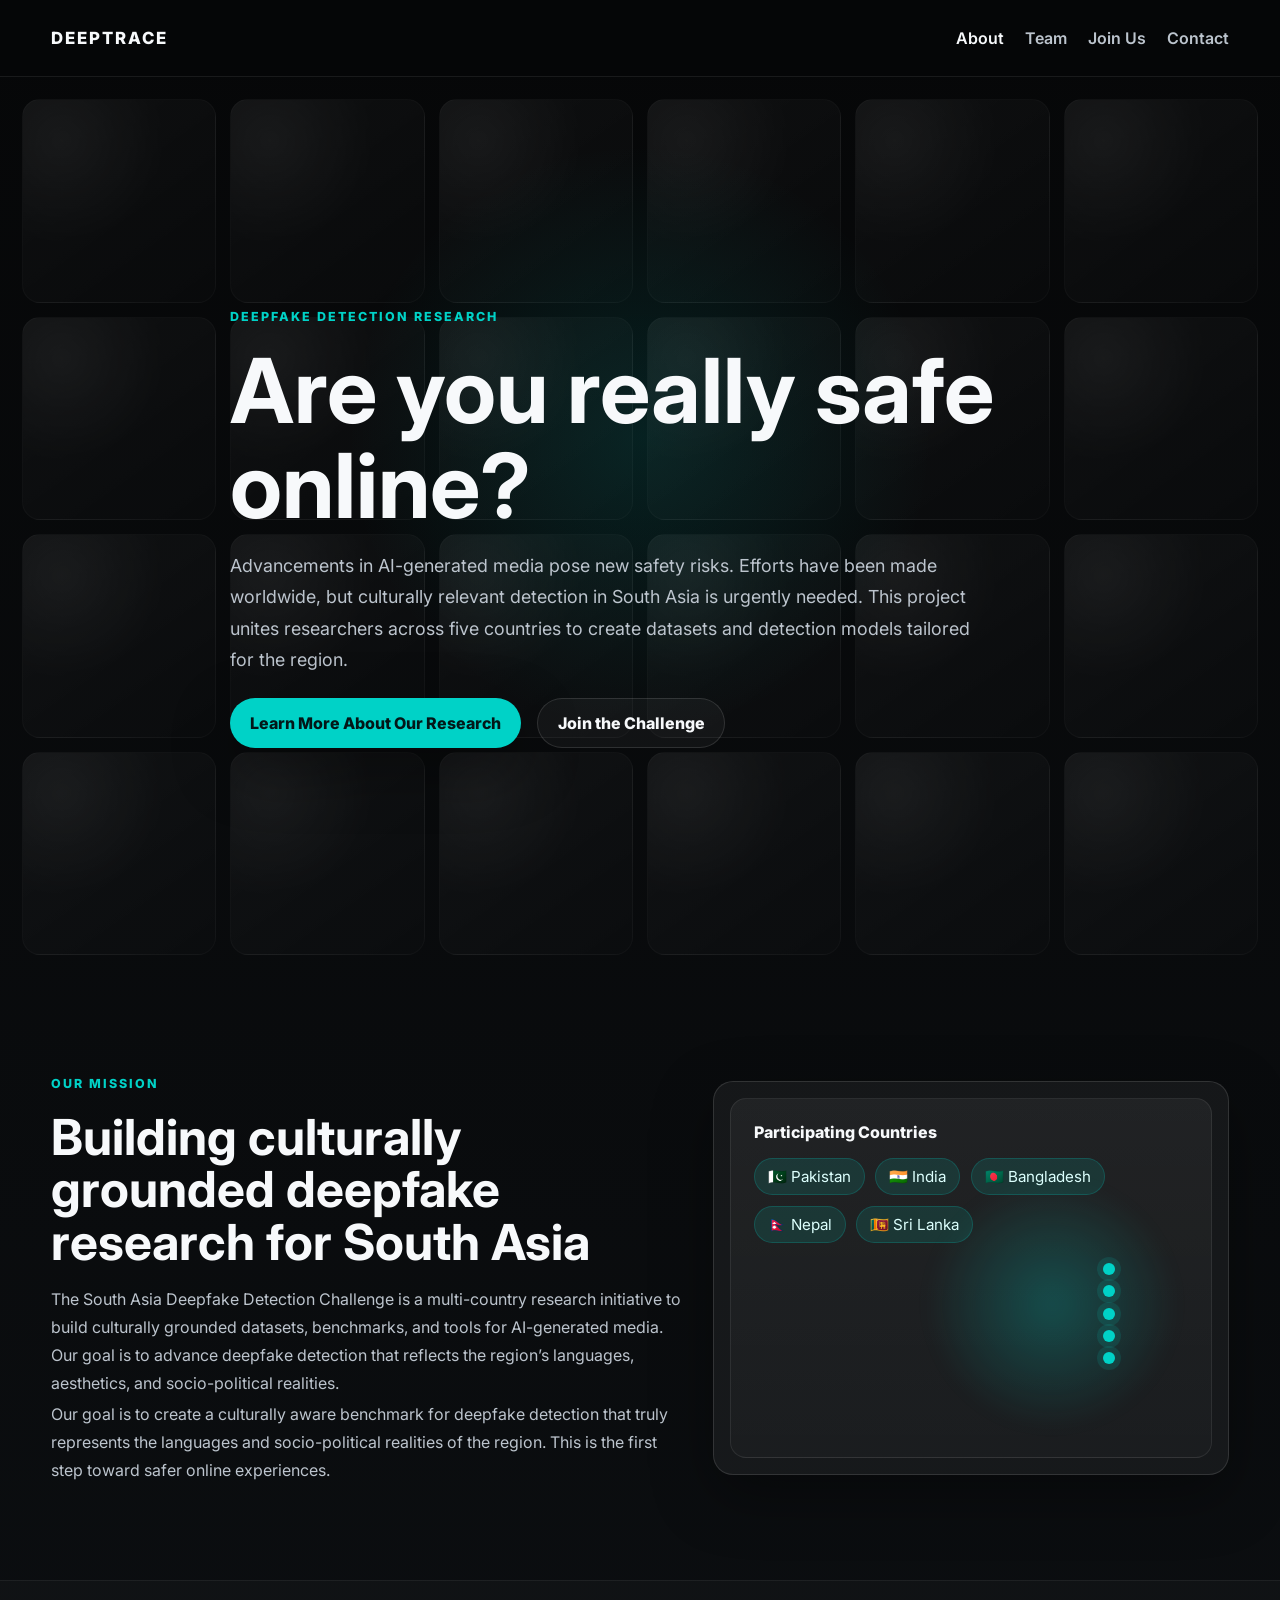
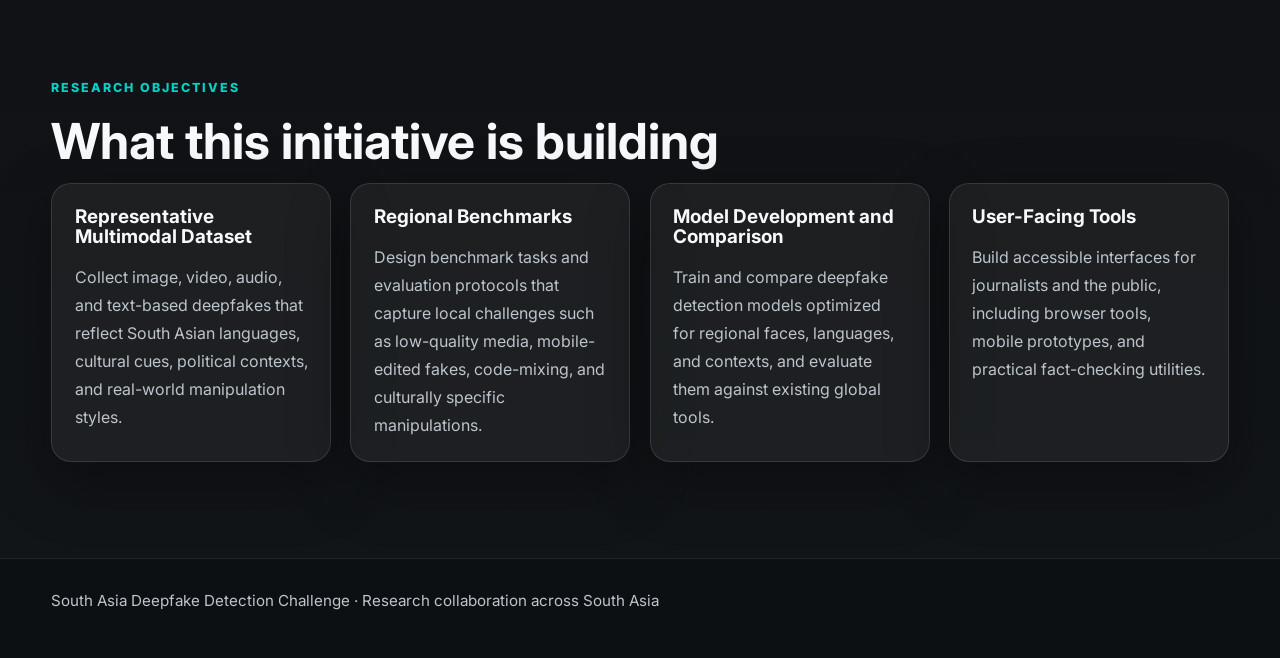
==== index.html @ f1c4aecf "Add files via upload" ====
<!DOCTYPE html>
<html lang="en">
<head>
  <meta charset="UTF-8" />
  <meta name="viewport" content="width=device-width, initial-scale=1.0" />
  <title>Deeptrace | South Asia Deepfake Detection Challenge</title>
  <link rel="preconnect" href="https://fonts.googleapis.com">
  <link rel="preconnect" href="https://fonts.gstatic.com" crossorigin>
  <link href="https://fonts.googleapis.com/css2?family=Inter:wght@400;500;600;700;800&display=swap" rel="stylesheet">
  <link rel="stylesheet" href="style.css" />
</head>
<body>
  <header class="site-header">
    <div class="container nav-wrap">
      <a class="logo" href="index.html">Deeptrace</a>
      <button class="menu-toggle" aria-label="Open menu">☰</button>
      <nav class="main-nav">
        <a href="index.html" class="active">About</a>
        <a href="team.html">Team</a>
        <a href="join.html">Join Us</a>
        <a href="contact.html">Contact</a>
      </nav>
    </div>
  </header>

  <main>
    <section class="hero">
      <div class="mosaic" aria-hidden="true">
        <span></span><span></span><span></span><span></span><span></span><span></span>
        <span></span><span></span><span></span><span></span><span></span><span></span>
        <span></span><span></span><span></span><span></span><span></span><span></span>
        <span></span><span></span><span></span><span></span><span></span><span></span>
      </div>
      <div class="container hero-content">
        <p class="eyebrow">Deepfake Detection Research</p>
        <h1>Are you really safe online?</h1>
        <p class="lead">Advancements in AI-generated media pose new safety risks. Efforts have been made worldwide, but culturally relevant detection in South Asia is urgently needed. This project unites researchers across five countries to create datasets and detection models tailored for the region.</p>
        <div class="btn-row">
          <a class="btn btn-primary" href="#mission">Learn More About Our Research</a>
          <a class="btn btn-secondary" href="join.html">Join the Challenge</a>
        </div>
      </div>
    </section>

    <section id="mission" class="section">
      <div class="container split-layout">
        <div>
          <p class="eyebrow">Our Mission</p>
          <h2>Building culturally grounded deepfake research for South Asia</h2>
          <p>The South Asia Deepfake Detection Challenge is a multi-country research initiative to build culturally grounded datasets, benchmarks, and tools for AI-generated media. Our goal is to advance deepfake detection that reflects the region’s languages, aesthetics, and socio-political realities.</p>
          <p>Our goal is to create a culturally aware benchmark for deepfake detection that truly represents the languages and socio-political realities of the region. This is the first step toward safer online experiences.</p>
        </div>
        <div class="map-card">
          <div class="map-placeholder">
            <div class="map-title">Participating Countries</div>
            <div class="country-grid">
              <span>🇵🇰 Pakistan</span>
              <span>🇮🇳 India</span>
              <span>🇧🇩 Bangladesh</span>
              <span>🇳🇵 Nepal</span>
              <span>🇱🇰 Sri Lanka</span>
            </div>
            <div class="map-shape"></div>
            <div class="map-points" aria-hidden="true"><span></span><span></span><span></span><span></span><span></span></div>
          </div>
        </div>
      </div>
    </section>

    <section class="section section-dark">
      <div class="container">
        <p class="eyebrow">Research Objectives</p>
        <h2>What this initiative is building</h2>
        <div class="card-grid four">
          <article class="info-card">
            <h3>Representative Multimodal Dataset</h3>
            <p>Collect image, video, audio, and text-based deepfakes that reflect South Asian languages, cultural cues, political contexts, and real-world manipulation styles.</p>
          </article>
          <article class="info-card">
            <h3>Regional Benchmarks</h3>
            <p>Design benchmark tasks and evaluation protocols that capture local challenges such as low-quality media, mobile-edited fakes, code-mixing, and culturally specific manipulations.</p>
          </article>
          <article class="info-card">
            <h3>Model Development and Comparison</h3>
            <p>Train and compare deepfake detection models optimized for regional faces, languages, and contexts, and evaluate them against existing global tools.</p>
          </article>
          <article class="info-card">
            <h3>User-Facing Tools</h3>
            <p>Build accessible interfaces for journalists and the public, including browser tools, mobile prototypes, and practical fact-checking utilities.</p>
          </article>
        </div>
      </div>
    </section>
  </main>

  <footer><div class="container">South Asia Deepfake Detection Challenge · Research collaboration across South Asia</div></footer>
  <script src="script.js"></script>
</body>
</html>
---- style.css ----
:root {
  --bg: #060708;
  --bg-2: #0d1013;
  --panel: rgba(255,255,255,0.05);
  --panel-strong: rgba(255,255,255,0.08);
  --text: #f7f9fb;
  --muted: #bcc4cd;
  --line: rgba(255,255,255,0.12);
  --accent: #00d2c7;
  --accent-2: #e24343;
  --max: 1180px;
  --radius: 20px;
  --shadow: 0 20px 60px rgba(0,0,0,.35);
}
*{box-sizing:border-box}
html{scroll-behavior:smooth}
body{
  margin:0;
  font-family: Inter, ui-sans-serif, system-ui, -apple-system, BlinkMacSystemFont, "Segoe UI", sans-serif;
  background: linear-gradient(180deg, var(--bg) 0%, var(--bg-2) 100%);
  color: var(--text);
}
a{color:inherit;text-decoration:none}
img{display:block;max-width:100%}
.container{width:min(92%, var(--max)); margin:0 auto}
.site-header{
  position:sticky; top:0; z-index:20;
  background: rgba(6,7,8,.78);
  backdrop-filter: blur(14px);
  border-bottom:1px solid rgba(255,255,255,.08);
}
.nav-wrap{display:flex;align-items:center;justify-content:space-between;min-height:76px}
.logo{font-weight:800; letter-spacing:.12em; text-transform:uppercase; font-size:1.05rem}
.main-nav{display:flex;gap:1.3rem;align-items:center}
.main-nav a{color:var(--muted);font-weight:600}
.main-nav a:hover, .main-nav a.active{color:var(--text)}
.menu-toggle{display:none; background:transparent; color:var(--text); border:1px solid var(--line); border-radius:10px; padding:.55rem .7rem}
.hero, .join-hero{min-height:100vh; display:flex; align-items:center; position:relative; overflow:hidden}
.hero-content{position:relative; z-index:2; max-width:820px; padding:6rem 0}
.hero-content.small{max-width:860px}
.eyebrow{margin:0 0 1rem; color:var(--accent); text-transform:uppercase; letter-spacing:.16em; font-size:.78rem; font-weight:800}
h1,h2,h3{line-height:1.06; margin:0 0 1rem}
h1{font-size:clamp(2.9rem,7vw,5.8rem)}
h2{font-size:clamp(2rem,4vw,3.1rem)}
h3{font-size:1.18rem}
p{color:var(--muted); line-height:1.75; margin:.2rem 0 0}
.lead{font-size:1.12rem; max-width:760px}
.section{padding:6rem 0}
.section-dark{background: rgba(255,255,255,.02); border-top:1px solid rgba(255,255,255,.06); border-bottom:1px solid rgba(255,255,255,.06)}
.mosaic{position:absolute; inset:0; display:grid; grid-template-columns:repeat(6,1fr); grid-template-rows:repeat(4,1fr); gap:14px; padding:22px; opacity:.45}
.mosaic span{border-radius:18px; background: linear-gradient(145deg, rgba(255,255,255,.08), rgba(255,255,255,.02)), radial-gradient(circle at 20% 20%, rgba(255,255,255,.1), transparent 46%); border:1px solid rgba(255,255,255,.06); animation:pulse 8s ease-in-out infinite; filter: blur(.35px)}
.mosaic span:nth-child(odd){animation-duration:10s}
.mosaic span:nth-child(3n){animation-duration:6.5s}
@keyframes pulse{0%,100%{transform:scale(1); opacity:.82} 50%{transform:scale(.96); opacity:1}}
.hero::after{content:""; position:absolute; inset:0; background: radial-gradient(circle at 50% 40%, rgba(0,210,199,.12), transparent 35%)}
.btn-row{display:flex; gap:1rem; flex-wrap:wrap; margin-top:1.4rem}
.btn{display:inline-flex; align-items:center; justify-content:center; min-height:50px; padding:0 1.2rem; border-radius:999px; font-weight:800; transition:.18s ease; border:1px solid transparent}
.btn:hover{transform:translateY(-2px)}
.btn-primary{background:var(--accent); color:#031718; box-shadow:var(--shadow)}
.btn-primary:hover{background:#18c4bc}
.btn-secondary{border-color:var(--line); background:rgba(255,255,255,.04)}
.split-layout{display:grid; grid-template-columns:1.1fr .9fr; gap:2rem; align-items:center}
.map-card,.info-card,.profile-card,.cta-box,.stat-chip{background:var(--panel); border:1px solid var(--line); border-radius:var(--radius); box-shadow:var(--shadow)}
.map-card{padding:1rem}
.map-placeholder{min-height:360px; position:relative; overflow:hidden; border-radius:16px; padding:1.4rem; background: linear-gradient(180deg, rgba(255,255,255,.05), rgba(255,255,255,.02)); border:1px solid rgba(255,255,255,.08)}
.map-title{font-weight:800}
.country-grid{display:flex; flex-wrap:wrap; gap:.65rem; margin-top:1rem}
.country-grid span{display:inline-flex; align-items:center; gap:.45rem; padding:.52rem .82rem; border-radius:999px; background:rgba(0,210,199,.12); border:1px solid rgba(0,210,199,.2); color:#ddfffd; font-size:.95rem}
.map-shape{position:absolute; right:6%; bottom:8%; width:260px; height:250px; border-radius:44% 56% 58% 42% / 40% 52% 48% 60%; background: radial-gradient(circle, rgba(0,210,199,.26), rgba(0,210,199,.03) 62%, transparent 68%); filter:blur(10px)}
.map-points{position:absolute; right:20%; bottom:26%; display:grid; gap:.65rem}
.map-points span{width:12px; height:12px; border-radius:50%; background:var(--accent); box-shadow:0 0 0 6px rgba(0,210,199,.12)}
.card-grid{display:grid; gap:1.2rem}
.card-grid.four{grid-template-columns:repeat(4,1fr)}
.card-grid.three{grid-template-columns:repeat(3,1fr)}
.card-grid.two{grid-template-columns:repeat(2,1fr)}
.card-grid.reps{grid-template-columns:repeat(3,1fr)}
.info-card,.profile-card{padding:1.4rem; transition:.18s ease}
.info-card:hover,.profile-card:hover{transform:translateY(-4px); background:var(--panel-strong)}
.section-intro{max-width:860px; margin-bottom:1.6rem}
.page-hero{padding:5rem 0 2rem}
.meta{font-size:.94rem; color:var(--accent); font-weight:700; margin-top:-.2rem}
.avatar{width:58px; height:58px; border-radius:50%; display:grid; place-items:center; margin-bottom:1rem; font-weight:800; background:rgba(0,210,199,.12); color:#d8fffc; border:1px solid rgba(0,210,199,.18)}
.avatar.large{width:72px;height:72px;font-size:1.15rem}
.leadership-grid{display:grid; grid-template-columns:1fr auto 1fr; gap:1.2rem; align-items:stretch}
.collab-badge{display:grid; place-items:center; min-width:190px; padding:1rem; border:1px dashed rgba(255,255,255,.18); border-radius:18px; color:var(--muted); background:rgba(255,255,255,.02); text-align:center; font-weight:700}
.flag-line{font-size:1.15rem}
.join-hero::before{content:""; position:absolute; inset:0; background: linear-gradient(rgba(0,210,199,.06) 1px, transparent 1px), linear-gradient(90deg, rgba(0,210,199,.06) 1px, transparent 1px); background-size:50px 50px; mask-image: linear-gradient(to bottom, rgba(0,0,0,1), rgba(0,0,0,.15))}
.cta-box{padding:2rem}
.cta-row{display:flex; gap:1rem; flex-wrap:wrap; margin-top:1rem}
.note{margin-top:1rem; padding:1rem 1.1rem; border-left:3px solid var(--accent); background:rgba(0,210,199,.07); border-radius:0 12px 12px 0; color:#d6fffd}
footer{padding:2rem 0 3rem; color:var(--muted); font-size:.95rem}
@media (max-width: 960px){.split-layout, .leadership-grid, .card-grid.four, .card-grid.three, .card-grid.reps, .card-grid.two{grid-template-columns:1fr}.collab-badge{min-height:88px}}
@media (max-width: 760px){.main-nav{display:none; position:absolute; top:76px; right:4%; width:min(92%,320px); flex-direction:column; align-items:flex-start; gap:0; background:#0b0d10; border:1px solid var(--line); border-radius:16px; padding:.6rem}.main-nav.open{display:flex}.main-nav a{width:100%; padding:.9rem .8rem; border-radius:12px}.main-nav a:hover{background:rgba(255,255,255,.04)}.menu-toggle{display:inline-flex}.mosaic{grid-template-columns:repeat(3,1fr); grid-template-rows:repeat(6,1fr)}}
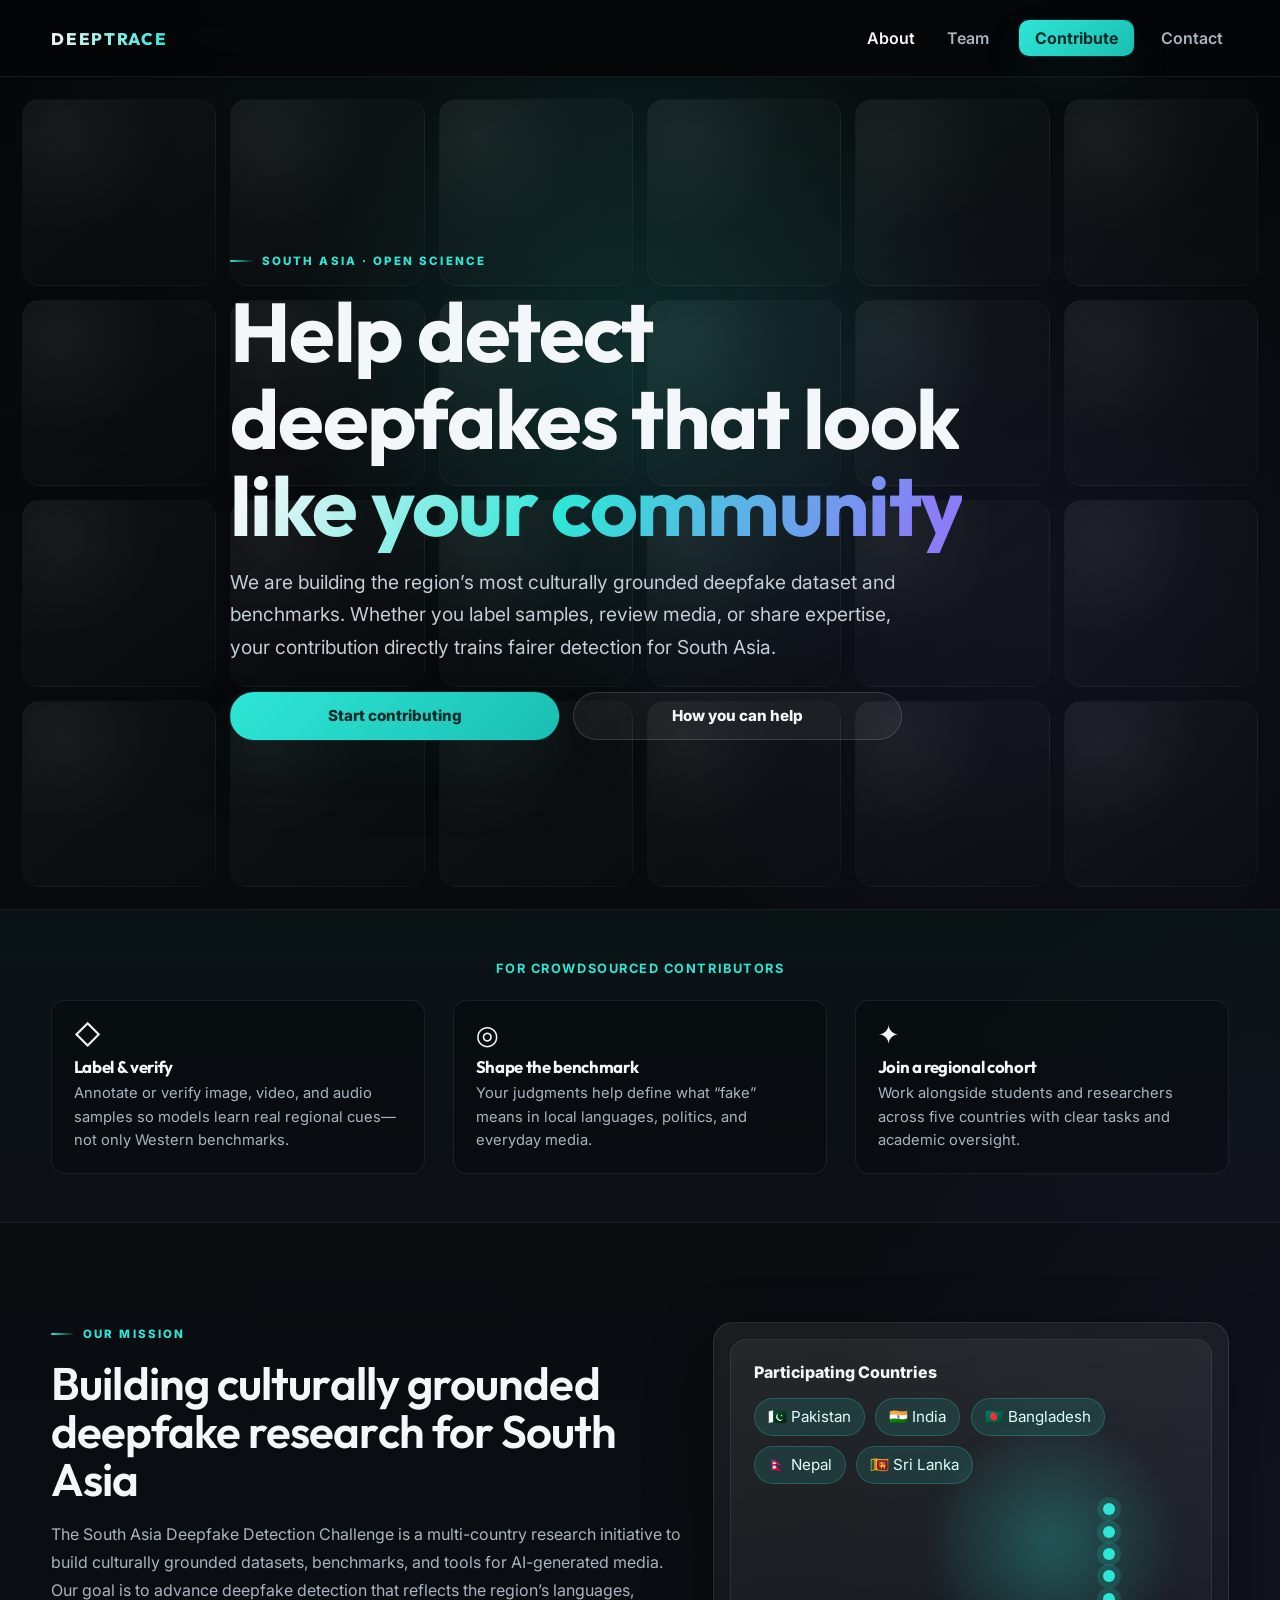
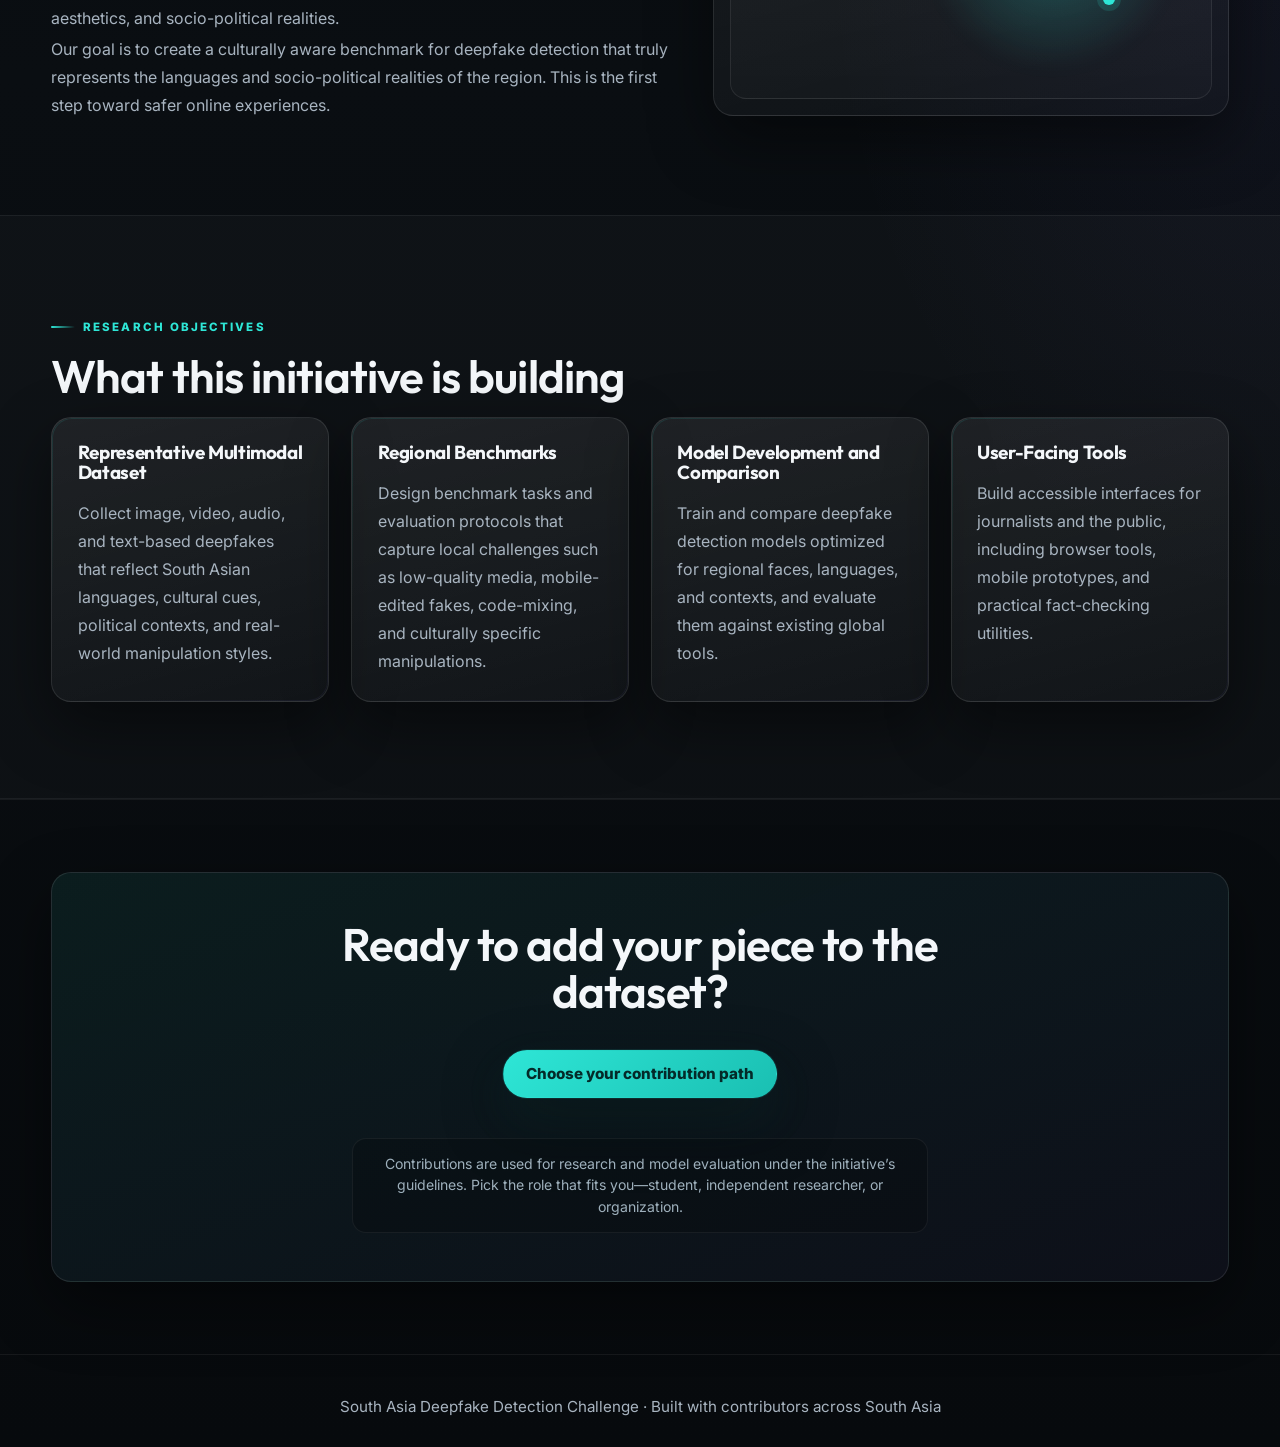
==== commit 22a8e442: "Latest change" ====
--- a/index.html
+++ b/index.html
@@ -6,7 +6,7 @@
   <title>Deeptrace | South Asia Deepfake Detection Challenge</title>
   <link rel="preconnect" href="https://fonts.googleapis.com">
   <link rel="preconnect" href="https://fonts.gstatic.com" crossorigin>
-  <link href="https://fonts.googleapis.com/css2?family=Inter:wght@400;500;600;700;800&display=swap" rel="stylesheet">
+  <link href="https://fonts.googleapis.com/css2?family=Inter:wght@400;500;600;700;800&family=Outfit:wght@500;600;700;800&display=swap" rel="stylesheet">
   <link rel="stylesheet" href="style.css" />
 </head>
 <body>
@@ -17,7 +17,7 @@
       <nav class="main-nav">
         <a href="index.html" class="active">About</a>
         <a href="team.html">Team</a>
-        <a href="join.html">Join Us</a>
+        <a href="join.html" class="nav-cta">Contribute</a>
         <a href="contact.html">Contact</a>
       </nav>
     </div>
@@ -32,12 +32,35 @@
         <span></span><span></span><span></span><span></span><span></span><span></span>
       </div>
       <div class="container hero-content">
-        <p class="eyebrow">Deepfake Detection Research</p>
-        <h1>Are you really safe online?</h1>
-        <p class="lead">Advancements in AI-generated media pose new safety risks. Efforts have been made worldwide, but culturally relevant detection in South Asia is urgently needed. This project unites researchers across five countries to create datasets and detection models tailored for the region.</p>
+        <p class="eyebrow">South Asia · Open science</p>
+        <h1>Help detect deepfakes that <span class="gradient-accent">look like your community</span></h1>
+        <p class="lead">We are building the region’s most culturally grounded deepfake dataset and benchmarks. Whether you label samples, review media, or share expertise, your contribution directly trains fairer detection for South Asia.</p>
         <div class="btn-row">
-          <a class="btn btn-primary" href="#mission">Learn More About Our Research</a>
-          <a class="btn btn-secondary" href="join.html">Join the Challenge</a>
+          <a class="btn btn-primary" href="join.html">Start contributing</a>
+          <a class="btn btn-secondary" href="#how-contribute">How you can help</a>
+        </div>
+      </div>
+    </section>
+
+    <section id="how-contribute" class="section-tight contributor-strip" aria-labelledby="contrib-heading">
+      <div class="container">
+        <p class="strip-eyebrow" id="contrib-heading">For crowdsourced contributors</p>
+        <div class="strip-grid">
+          <div class="strip-item">
+            <span class="strip-item-icon" aria-hidden="true">◇</span>
+            <h3>Label &amp; verify</h3>
+            <p>Annotate or verify image, video, and audio samples so models learn real regional cues—not only Western benchmarks.</p>
+          </div>
+          <div class="strip-item">
+            <span class="strip-item-icon" aria-hidden="true">◎</span>
+            <h3>Shape the benchmark</h3>
+            <p>Your judgments help define what “fake” means in local languages, politics, and everyday media.</p>
+          </div>
+          <div class="strip-item">
+            <span class="strip-item-icon" aria-hidden="true">✦</span>
+            <h3>Join a regional cohort</h3>
+            <p>Work alongside students and researchers across five countries with clear tasks and academic oversight.</p>
+          </div>
         </div>
       </div>
     </section>
@@ -91,9 +114,17 @@
         </div>
       </div>
     </section>
+
+    <section class="section cta-prefooter" aria-labelledby="cta-contrib-title">
+      <div class="container cta-inline">
+        <h2 id="cta-contrib-title">Ready to add your piece to the dataset?</h2>
+        <a class="btn btn-primary" href="join.html">Choose your contribution path</a>
+        <p class="trust-note">Contributions are used for research and model evaluation under the initiative’s guidelines. Pick the role that fits you—student, independent researcher, or organization.</p>
+      </div>
+    </section>
   </main>
 
-  <footer><div class="container">South Asia Deepfake Detection Challenge · Research collaboration across South Asia</div></footer>
+  <footer><div class="container">South Asia Deepfake Detection Challenge · Built with contributors across South Asia</div></footer>
   <script src="script.js"></script>
 </body>
 </html>
--- a/style.css
+++ b/style.css
@@ -1,93 +1,940 @@
 :root {
-  --bg: #060708;
-  --bg-2: #0d1013;
-  --panel: rgba(255,255,255,0.05);
-  --panel-strong: rgba(255,255,255,0.08);
-  --text: #f7f9fb;
-  --muted: #bcc4cd;
-  --line: rgba(255,255,255,0.12);
-  --accent: #00d2c7;
-  --accent-2: #e24343;
+  --bg: #050608;
+  --bg-2: #0a0e12;
+  --bg-elevated: #0f1419;
+  --panel: rgba(255,255,255,0.055);
+  --panel-strong: rgba(255,255,255,0.09);
+  --text: #f4f7fa;
+  --muted: #a8b4c0;
+  --line: rgba(255,255,255,0.1);
+  --accent: #2ee6d6;
+  --accent-dim: #1abfb2;
+  --accent-2: #ff5c5c;
+  --violet: #8b7cf7;
   --max: 1180px;
   --radius: 20px;
-  --shadow: 0 20px 60px rgba(0,0,0,.35);
-}
-*{box-sizing:border-box}
-html{scroll-behavior:smooth}
-body{
-  margin:0;
+  --radius-sm: 14px;
+  --shadow: 0 24px 64px rgba(0,0,0,.45);
+  --shadow-glow: 0 0 0 1px rgba(46, 230, 214, 0.12), 0 20px 50px rgba(46, 230, 214, 0.08);
+  --font-display: "Outfit", Inter, ui-sans-serif, system-ui, sans-serif;
+  --space-xs: 0.5rem;
+  --space-sm: 0.85rem;
+  --space-md: 1.25rem;
+  --space-lg: 1.75rem;
+  --space-xl: 2.5rem;
+  --btn-min-h: 3rem;
+  --btn-pad-x: 1.35rem;
+  --btn-gap: 0.85rem;
+}
+
+* {
+  box-sizing: border-box;
+}
+
+html {
+  scroll-behavior: smooth;
+}
+
+body {
+  margin: 0;
+  min-height: 100vh;
+  display: flex;
+  flex-direction: column;
   font-family: Inter, ui-sans-serif, system-ui, -apple-system, BlinkMacSystemFont, "Segoe UI", sans-serif;
-  background: linear-gradient(180deg, var(--bg) 0%, var(--bg-2) 100%);
+  background:
+    radial-gradient(ellipse 120% 80% at 50% -20%, rgba(46, 230, 214, 0.09), transparent 50%),
+    radial-gradient(ellipse 80% 50% at 100% 50%, rgba(139, 124, 247, 0.06), transparent 45%),
+    linear-gradient(180deg, var(--bg) 0%, var(--bg-2) 55%, #070a0d 100%);
   color: var(--text);
 }
-a{color:inherit;text-decoration:none}
-img{display:block;max-width:100%}
-.container{width:min(92%, var(--max)); margin:0 auto}
-.site-header{
-  position:sticky; top:0; z-index:20;
-  background: rgba(6,7,8,.78);
-  backdrop-filter: blur(14px);
-  border-bottom:1px solid rgba(255,255,255,.08);
-}
-.nav-wrap{display:flex;align-items:center;justify-content:space-between;min-height:76px}
-.logo{font-weight:800; letter-spacing:.12em; text-transform:uppercase; font-size:1.05rem}
-.main-nav{display:flex;gap:1.3rem;align-items:center}
-.main-nav a{color:var(--muted);font-weight:600}
-.main-nav a:hover, .main-nav a.active{color:var(--text)}
-.menu-toggle{display:none; background:transparent; color:var(--text); border:1px solid var(--line); border-radius:10px; padding:.55rem .7rem}
-.hero, .join-hero{min-height:100vh; display:flex; align-items:center; position:relative; overflow:hidden}
-.hero-content{position:relative; z-index:2; max-width:820px; padding:6rem 0}
-.hero-content.small{max-width:860px}
-.eyebrow{margin:0 0 1rem; color:var(--accent); text-transform:uppercase; letter-spacing:.16em; font-size:.78rem; font-weight:800}
-h1,h2,h3{line-height:1.06; margin:0 0 1rem}
-h1{font-size:clamp(2.9rem,7vw,5.8rem)}
-h2{font-size:clamp(2rem,4vw,3.1rem)}
-h3{font-size:1.18rem}
-p{color:var(--muted); line-height:1.75; margin:.2rem 0 0}
-.lead{font-size:1.12rem; max-width:760px}
-.section{padding:6rem 0}
-.section-dark{background: rgba(255,255,255,.02); border-top:1px solid rgba(255,255,255,.06); border-bottom:1px solid rgba(255,255,255,.06)}
-.mosaic{position:absolute; inset:0; display:grid; grid-template-columns:repeat(6,1fr); grid-template-rows:repeat(4,1fr); gap:14px; padding:22px; opacity:.45}
-.mosaic span{border-radius:18px; background: linear-gradient(145deg, rgba(255,255,255,.08), rgba(255,255,255,.02)), radial-gradient(circle at 20% 20%, rgba(255,255,255,.1), transparent 46%); border:1px solid rgba(255,255,255,.06); animation:pulse 8s ease-in-out infinite; filter: blur(.35px)}
-.mosaic span:nth-child(odd){animation-duration:10s}
-.mosaic span:nth-child(3n){animation-duration:6.5s}
-@keyframes pulse{0%,100%{transform:scale(1); opacity:.82} 50%{transform:scale(.96); opacity:1}}
-.hero::after{content:""; position:absolute; inset:0; background: radial-gradient(circle at 50% 40%, rgba(0,210,199,.12), transparent 35%)}
-.btn-row{display:flex; gap:1rem; flex-wrap:wrap; margin-top:1.4rem}
-.btn{display:inline-flex; align-items:center; justify-content:center; min-height:50px; padding:0 1.2rem; border-radius:999px; font-weight:800; transition:.18s ease; border:1px solid transparent}
-.btn:hover{transform:translateY(-2px)}
-.btn-primary{background:var(--accent); color:#031718; box-shadow:var(--shadow)}
-.btn-primary:hover{background:#18c4bc}
-.btn-secondary{border-color:var(--line); background:rgba(255,255,255,.04)}
-.split-layout{display:grid; grid-template-columns:1.1fr .9fr; gap:2rem; align-items:center}
-.map-card,.info-card,.profile-card,.cta-box,.stat-chip{background:var(--panel); border:1px solid var(--line); border-radius:var(--radius); box-shadow:var(--shadow)}
-.map-card{padding:1rem}
-.map-placeholder{min-height:360px; position:relative; overflow:hidden; border-radius:16px; padding:1.4rem; background: linear-gradient(180deg, rgba(255,255,255,.05), rgba(255,255,255,.02)); border:1px solid rgba(255,255,255,.08)}
-.map-title{font-weight:800}
-.country-grid{display:flex; flex-wrap:wrap; gap:.65rem; margin-top:1rem}
-.country-grid span{display:inline-flex; align-items:center; gap:.45rem; padding:.52rem .82rem; border-radius:999px; background:rgba(0,210,199,.12); border:1px solid rgba(0,210,199,.2); color:#ddfffd; font-size:.95rem}
-.map-shape{position:absolute; right:6%; bottom:8%; width:260px; height:250px; border-radius:44% 56% 58% 42% / 40% 52% 48% 60%; background: radial-gradient(circle, rgba(0,210,199,.26), rgba(0,210,199,.03) 62%, transparent 68%); filter:blur(10px)}
-.map-points{position:absolute; right:20%; bottom:26%; display:grid; gap:.65rem}
-.map-points span{width:12px; height:12px; border-radius:50%; background:var(--accent); box-shadow:0 0 0 6px rgba(0,210,199,.12)}
-.card-grid{display:grid; gap:1.2rem}
-.card-grid.four{grid-template-columns:repeat(4,1fr)}
-.card-grid.three{grid-template-columns:repeat(3,1fr)}
-.card-grid.two{grid-template-columns:repeat(2,1fr)}
-.card-grid.reps{grid-template-columns:repeat(3,1fr)}
-.info-card,.profile-card{padding:1.4rem; transition:.18s ease}
-.info-card:hover,.profile-card:hover{transform:translateY(-4px); background:var(--panel-strong)}
-.section-intro{max-width:860px; margin-bottom:1.6rem}
-.page-hero{padding:5rem 0 2rem}
-.meta{font-size:.94rem; color:var(--accent); font-weight:700; margin-top:-.2rem}
-.avatar{width:58px; height:58px; border-radius:50%; display:grid; place-items:center; margin-bottom:1rem; font-weight:800; background:rgba(0,210,199,.12); color:#d8fffc; border:1px solid rgba(0,210,199,.18)}
-.avatar.large{width:72px;height:72px;font-size:1.15rem}
-.leadership-grid{display:grid; grid-template-columns:1fr auto 1fr; gap:1.2rem; align-items:stretch}
-.collab-badge{display:grid; place-items:center; min-width:190px; padding:1rem; border:1px dashed rgba(255,255,255,.18); border-radius:18px; color:var(--muted); background:rgba(255,255,255,.02); text-align:center; font-weight:700}
-.flag-line{font-size:1.15rem}
-.join-hero::before{content:""; position:absolute; inset:0; background: linear-gradient(rgba(0,210,199,.06) 1px, transparent 1px), linear-gradient(90deg, rgba(0,210,199,.06) 1px, transparent 1px); background-size:50px 50px; mask-image: linear-gradient(to bottom, rgba(0,0,0,1), rgba(0,0,0,.15))}
-.cta-box{padding:2rem}
-.cta-row{display:flex; gap:1rem; flex-wrap:wrap; margin-top:1rem}
-.note{margin-top:1rem; padding:1rem 1.1rem; border-left:3px solid var(--accent); background:rgba(0,210,199,.07); border-radius:0 12px 12px 0; color:#d6fffd}
-footer{padding:2rem 0 3rem; color:var(--muted); font-size:.95rem}
-@media (max-width: 960px){.split-layout, .leadership-grid, .card-grid.four, .card-grid.three, .card-grid.reps, .card-grid.two{grid-template-columns:1fr}.collab-badge{min-height:88px}}
-@media (max-width: 760px){.main-nav{display:none; position:absolute; top:76px; right:4%; width:min(92%,320px); flex-direction:column; align-items:flex-start; gap:0; background:#0b0d10; border:1px solid var(--line); border-radius:16px; padding:.6rem}.main-nav.open{display:flex}.main-nav a{width:100%; padding:.9rem .8rem; border-radius:12px}.main-nav a:hover{background:rgba(255,255,255,.04)}.menu-toggle{display:inline-flex}.mosaic{grid-template-columns:repeat(3,1fr); grid-template-rows:repeat(6,1fr)}}
+
+main {
+  flex: 1;
+}
+
+a {
+  color: inherit;
+  text-decoration: none;
+}
+
+img {
+  display: block;
+  max-width: 100%;
+}
+
+.container {
+  width: min(92%, var(--max));
+  margin: 0 auto;
+}
+
+.site-header {
+  position: sticky;
+  top: 0;
+  z-index: 20;
+  background: rgba(5, 6, 8, 0.82);
+  backdrop-filter: blur(16px) saturate(1.2);
+  border-bottom: 1px solid rgba(255,255,255,.07);
+}
+
+.nav-wrap {
+  position: relative;
+  display: flex;
+  align-items: center;
+  justify-content: space-between;
+  gap: var(--space-md);
+  min-height: 76px;
+}
+
+.logo {
+  font-family: var(--font-display);
+  font-weight: 800;
+  letter-spacing: .1em;
+  text-transform: uppercase;
+  font-size: 1.05rem;
+  background: linear-gradient(105deg, var(--text) 0%, var(--accent) 100%);
+  -webkit-background-clip: text;
+  background-clip: text;
+  color: transparent;
+}
+
+.logo:hover {
+  opacity: 0.92;
+}
+
+.main-nav {
+  display: flex;
+  gap: clamp(0.5rem, 2vw, 1.35rem);
+  align-items: center;
+  flex-wrap: wrap;
+  justify-content: flex-end;
+}
+
+.main-nav a {
+  color: var(--muted);
+  font-weight: 600;
+  padding: 0.45rem 0.35rem;
+  border-radius: 10px;
+  white-space: nowrap;
+}
+
+.main-nav a:hover,
+.main-nav a.active {
+  color: var(--text);
+}
+
+.main-nav a.nav-cta {
+  display: inline-flex;
+  align-items: center;
+  justify-content: center;
+  margin-left: 0.15rem;
+  padding: 0.5rem 1rem;
+  color: #042a29;
+  background: linear-gradient(135deg, var(--accent) 0%, var(--accent-dim) 100%);
+  font-weight: 700;
+  box-shadow: var(--shadow-glow);
+}
+
+.main-nav a.nav-cta:hover {
+  color: #021a19;
+  transform: translateY(-1px);
+}
+
+.main-nav a.nav-cta.active {
+  color: #042a29;
+  box-shadow: var(--shadow-glow), 0 0 0 2px rgba(255, 255, 255, 0.2);
+}
+
+.menu-toggle {
+  display: none;
+  background: transparent;
+  color: var(--text);
+  border: 1px solid var(--line);
+  border-radius: 10px;
+  padding: .55rem .7rem;
+  cursor: pointer;
+}
+
+.hero {
+  min-height: min(100vh, 52rem);
+  display: flex;
+  align-items: center;
+  position: relative;
+  overflow: hidden;
+}
+
+.join-hero {
+  min-height: clamp(24rem, 58vh, 38rem);
+  display: flex;
+  align-items: center;
+  position: relative;
+  overflow: hidden;
+}
+
+.hero-content {
+  position: relative;
+  z-index: 2;
+  max-width: 820px;
+  padding: clamp(3.5rem, 10vw, 6rem) 0;
+}
+
+.hero-content.small {
+  max-width: 860px;
+}
+
+.eyebrow {
+  margin: 0 0 1rem;
+  color: var(--accent);
+  text-transform: uppercase;
+  letter-spacing: .18em;
+  font-size: 0.72rem;
+  font-weight: 800;
+  display: inline-flex;
+  align-items: center;
+  gap: 0.5rem;
+}
+
+.eyebrow::before {
+  content: "";
+  width: 1.5rem;
+  height: 2px;
+  background: linear-gradient(90deg, var(--accent), transparent);
+  border-radius: 2px;
+}
+
+h1, h2, h3 {
+  font-family: var(--font-display);
+  line-height: 1.05;
+  margin: 0 0 1rem;
+  letter-spacing: -0.02em;
+}
+
+h1 {
+  font-size: clamp(2.75rem, 6.5vw, 5.25rem);
+  font-weight: 700;
+}
+
+h1 .gradient-accent {
+  background: linear-gradient(115deg, var(--text) 20%, var(--accent) 55%, var(--violet) 95%);
+  -webkit-background-clip: text;
+  background-clip: text;
+  color: transparent;
+}
+
+h2 {
+  font-size: clamp(1.85rem, 3.8vw, 2.85rem);
+  font-weight: 600;
+}
+
+h3 {
+  font-size: 1.18rem;
+}
+
+p {
+  color: var(--muted);
+  line-height: 1.75;
+  margin: .2rem 0 0;
+}
+
+.lead {
+  font-size: clamp(1.05rem, 2.2vw, 1.2rem);
+  max-width: 42rem;
+  line-height: 1.7;
+  color: #c5ced8;
+}
+
+.section {
+  padding: 6rem 0;
+}
+
+.section-dark {
+  background: rgba(255,255,255,.02);
+  border-top: 1px solid rgba(255,255,255,.06);
+  border-bottom: 1px solid rgba(255,255,255,.06);
+}
+
+.mosaic {
+  position: absolute;
+  inset: 0;
+  display: grid;
+  grid-template-columns: repeat(6,1fr);
+  grid-template-rows: repeat(4,1fr);
+  gap: 14px;
+  padding: 22px;
+  opacity: .45;
+}
+
+.mosaic span {
+  border-radius: 18px;
+  background:
+    linear-gradient(145deg, rgba(255,255,255,.08), rgba(255,255,255,.02)),
+    radial-gradient(circle at 20% 20%, rgba(255,255,255,.1), transparent 46%);
+  border: 1px solid rgba(255,255,255,.06);
+  animation: pulse 8s ease-in-out infinite;
+  filter: blur(.35px);
+}
+
+.mosaic span:nth-child(odd) {
+  animation-duration: 10s;
+}
+
+.mosaic span:nth-child(3n) {
+  animation-duration: 6.5s;
+}
+
+@keyframes pulse {
+  0%, 100% {
+    transform: scale(1);
+    opacity: .82;
+  }
+  50% {
+    transform: scale(.96);
+    opacity: 1;
+  }
+}
+
+.hero::after {
+  content: "";
+  position: absolute;
+  inset: 0;
+  background:
+    radial-gradient(circle at 50% 35%, rgba(46, 230, 214, 0.14), transparent 42%),
+    radial-gradient(circle at 80% 60%, rgba(139, 124, 247, 0.08), transparent 40%);
+  pointer-events: none;
+}
+
+.hero::before {
+  content: "";
+  position: absolute;
+  inset: 0;
+  background: repeating-linear-gradient(
+    0deg,
+    transparent,
+    transparent 2px,
+    rgba(255, 255, 255, 0.015) 2px,
+    rgba(255, 255, 255, 0.015) 4px
+  );
+  mask-image: linear-gradient(to bottom, black 0%, transparent 65%);
+  pointer-events: none;
+  opacity: 0.7;
+}
+
+@media (prefers-reduced-motion: reduce) {
+  .mosaic span {
+    animation: none;
+  }
+
+  .btn:hover,
+  .info-card:hover,
+  .profile-card:hover,
+  .strip-item:hover,
+  .linkedin-link:hover {
+    transform: none;
+  }
+}
+
+.btn-row {
+  display: grid;
+  grid-template-columns: repeat(auto-fit, minmax(min(100%, 15.5rem), 1fr));
+  gap: var(--btn-gap);
+  margin-top: var(--space-lg);
+  max-width: 42rem;
+}
+
+.btn-row .btn {
+  width: 100%;
+  text-align: center;
+}
+
+.btn {
+  display: inline-flex;
+  align-items: center;
+  justify-content: center;
+  min-height: var(--btn-min-h);
+  padding: 0 var(--btn-pad-x);
+  border-radius: 999px;
+  font-weight: 800;
+  font-size: 0.95rem;
+  line-height: 1.25;
+  transition: transform 0.18s ease, background 0.18s ease, border-color 0.18s ease, box-shadow 0.18s ease;
+  border: 1px solid transparent;
+  text-decoration: none;
+  cursor: pointer;
+  -webkit-tap-highlight-color: transparent;
+}
+
+.btn:hover {
+  transform: translateY(-2px);
+}
+
+.btn-primary {
+  background: linear-gradient(135deg, var(--accent) 0%, var(--accent-dim) 100%);
+  color: #042a29;
+  box-shadow: var(--shadow), var(--shadow-glow);
+}
+
+.btn-primary:hover {
+  filter: brightness(1.06);
+  box-shadow: var(--shadow), 0 0 0 1px rgba(46, 230, 214, 0.25), 0 24px 48px rgba(46, 230, 214, 0.12);
+}
+
+.btn-secondary {
+  border-color: rgba(255, 255, 255, 0.14);
+  background: rgba(255,255,255,.05);
+  color: var(--text);
+}
+
+.btn-secondary:hover {
+  border-color: rgba(46, 230, 214, 0.35);
+  background: rgba(46, 230, 214, 0.08);
+  color: #e8fffc;
+}
+
+.split-layout {
+  display: grid;
+  grid-template-columns: 1.1fr .9fr;
+  gap: 2rem;
+  align-items: center;
+}
+
+.map-card,
+.info-card,
+.profile-card,
+.cta-box,
+.stat-chip {
+  background: linear-gradient(165deg, rgba(255,255,255,0.07) 0%, rgba(255,255,255,0.02) 100%);
+  border: 1px solid var(--line);
+  border-radius: var(--radius);
+  box-shadow: var(--shadow);
+  position: relative;
+}
+
+.info-card::before,
+.profile-card::before {
+  content: "";
+  position: absolute;
+  inset: 0;
+  border-radius: inherit;
+  padding: 1px;
+  background: linear-gradient(145deg, rgba(46, 230, 214, 0.2), transparent 40%, transparent 60%, rgba(139, 124, 247, 0.12));
+  -webkit-mask: linear-gradient(#fff 0 0) content-box, linear-gradient(#fff 0 0);
+  mask: linear-gradient(#fff 0 0) content-box, linear-gradient(#fff 0 0);
+  -webkit-mask-composite: xor;
+  mask-composite: exclude;
+  pointer-events: none;
+  opacity: 0.65;
+}
+
+.map-card {
+  padding: 1rem;
+}
+
+.map-placeholder {
+  min-height: 360px;
+  position: relative;
+  overflow: hidden;
+  border-radius: 16px;
+  padding: 1.4rem;
+  background: linear-gradient(180deg, rgba(255,255,255,.05), rgba(255,255,255,.02));
+  border: 1px solid rgba(255,255,255,.08);
+}
+
+.map-title {
+  font-weight: 800;
+}
+
+.country-grid {
+  display: flex;
+  flex-wrap: wrap;
+  gap: .65rem;
+  margin-top: 1rem;
+}
+
+.country-grid span {
+  display: inline-flex;
+  align-items: center;
+  gap: .45rem;
+  padding: .52rem .82rem;
+  border-radius: 999px;
+  background: rgba(46, 230, 214, 0.12);
+  border: 1px solid rgba(46, 230, 214, 0.22);
+  color: #ddfffd;
+  font-size: .95rem;
+}
+
+.map-shape {
+  position: absolute;
+  right: 6%;
+  bottom: 8%;
+  width: 260px;
+  height: 250px;
+  border-radius: 44% 56% 58% 42% / 40% 52% 48% 60%;
+  background: radial-gradient(circle, rgba(46, 230, 214, 0.28), rgba(46, 230, 214, 0.04) 62%, transparent 68%);
+  filter: blur(10px);
+}
+
+.map-points {
+  position: absolute;
+  right: 20%;
+  bottom: 26%;
+  display: grid;
+  gap: .65rem;
+}
+
+.map-points span {
+  width: 12px;
+  height: 12px;
+  border-radius: 50%;
+  background: var(--accent);
+  box-shadow: 0 0 0 6px rgba(46, 230, 214, 0.14);
+}
+
+.card-grid {
+  display: grid;
+  gap: clamp(1rem, 2.5vw, 1.35rem);
+  align-items: stretch;
+}
+
+.card-grid.four {
+  grid-template-columns: repeat(4,1fr);
+}
+
+.card-grid.three {
+  grid-template-columns: repeat(3,1fr);
+}
+
+.card-grid.two {
+  grid-template-columns: repeat(2,1fr);
+}
+
+.card-grid.reps {
+  grid-template-columns: repeat(3,1fr);
+}
+
+.info-card,
+.profile-card {
+  padding: clamp(1.25rem, 3vw, 1.6rem);
+  transition: transform 0.18s ease, background 0.18s ease;
+  height: 100%;
+}
+
+.card-grid .info-card:has(> a.btn) {
+  display: flex;
+  flex-direction: column;
+  gap: var(--space-sm);
+}
+
+.card-grid .info-card:has(> a.btn) > h3 {
+  margin-bottom: 0.35rem;
+}
+
+.card-grid .info-card:has(> a.btn) > p {
+  flex: 1;
+  margin: 0;
+}
+
+.card-grid .info-card:has(> a.btn) > .btn {
+  margin-top: auto;
+  align-self: flex-start;
+  min-width: min(100%, 12.5rem);
+}
+
+.info-card:hover,
+.profile-card:hover {
+  transform: translateY(-4px);
+  background: var(--panel-strong);
+}
+
+.section-intro {
+  max-width: 860px;
+  margin-bottom: var(--space-lg);
+}
+
+.section > .container > h2:first-child {
+  margin-bottom: var(--space-sm);
+}
+
+.page-hero {
+  padding: clamp(3.25rem, 8vw, 5rem) 0 clamp(1.75rem, 4vw, 2.5rem);
+}
+
+.page-hero .lead {
+  margin-top: var(--space-md);
+}
+
+.meta {
+  font-size: .94rem;
+  color: var(--accent);
+  font-weight: 700;
+  margin-top: -.2rem;
+}
+
+.avatar {
+  width: 58px;
+  height: 58px;
+  border-radius: 50%;
+  display: grid;
+  place-items: center;
+  margin-bottom: 1rem;
+  font-weight: 800;
+  background: rgba(46, 230, 214, 0.12);
+  color: #d8fffc;
+  border: 1px solid rgba(46, 230, 214, 0.2);
+}
+
+.avatar.large {
+  width: 72px;
+  height: 72px;
+  font-size: 1.15rem;
+}
+
+.leadership-grid {
+  display: grid;
+  grid-template-columns: 1fr auto 1fr;
+  gap: 1.2rem;
+  align-items: stretch;
+}
+
+.collab-badge {
+  display: grid;
+  place-items: center;
+  min-width: 190px;
+  padding: 1rem;
+  border: 1px dashed rgba(255,255,255,.18);
+  border-radius: 18px;
+  color: var(--muted);
+  background: rgba(255,255,255,.02);
+  text-align: center;
+  font-weight: 700;
+}
+
+.flag-line {
+  font-size: 1.15rem;
+}
+
+.join-hero::before {
+  content: "";
+  position: absolute;
+  inset: 0;
+  background:
+    linear-gradient(rgba(46, 230, 214, 0.07) 1px, transparent 1px),
+    linear-gradient(90deg, rgba(46, 230, 214, 0.07) 1px, transparent 1px);
+  background-size: 48px 48px;
+  mask-image: linear-gradient(to bottom, rgba(0,0,0,1), rgba(0,0,0,.12));
+  pointer-events: none;
+}
+
+.join-hero::after {
+  content: "";
+  position: absolute;
+  inset: 0;
+  background: radial-gradient(ellipse 70% 50% at 30% 20%, rgba(46, 230, 214, 0.1), transparent 55%);
+  pointer-events: none;
+}
+
+.section-tight {
+  padding: 3rem 0;
+}
+
+.contributor-strip {
+  position: relative;
+  border-block: 1px solid rgba(255, 255, 255, 0.06);
+  background: linear-gradient(180deg, rgba(46, 230, 214, 0.04), rgba(139, 124, 247, 0.03));
+}
+
+.contributor-strip .container {
+  text-align: center;
+}
+
+.strip-eyebrow {
+  margin: 0 0 1.25rem;
+  font-size: 0.8rem;
+  font-weight: 700;
+  letter-spacing: 0.12em;
+  text-transform: uppercase;
+  color: var(--accent);
+}
+
+.strip-grid {
+  display: grid;
+  grid-template-columns: repeat(3, 1fr);
+  gap: clamp(1rem, 3vw, 1.75rem);
+  text-align: left;
+}
+
+.strip-item {
+  padding: 1.25rem 1.35rem;
+  border-radius: var(--radius-sm);
+  background: rgba(0, 0, 0, 0.25);
+  border: 1px solid rgba(255, 255, 255, 0.08);
+  transition: transform 0.2s ease, border-color 0.2s ease;
+}
+
+.strip-item:hover {
+  transform: translateY(-3px);
+  border-color: rgba(46, 230, 214, 0.25);
+}
+
+.strip-item-icon {
+  font-size: 1.65rem;
+  line-height: 1;
+  margin-bottom: 0.65rem;
+  display: block;
+}
+
+.strip-item h3 {
+  font-family: var(--font-display);
+  font-size: 1.05rem;
+  margin: 0 0 0.4rem;
+  color: var(--text);
+}
+
+.strip-item p {
+  margin: 0;
+  font-size: 0.92rem;
+  line-height: 1.6;
+  color: var(--muted);
+}
+
+.perk-row {
+  display: flex;
+  flex-wrap: wrap;
+  gap: 0.55rem 0.65rem;
+  justify-content: center;
+  margin-top: var(--space-lg);
+  max-width: 40rem;
+  margin-left: auto;
+  margin-right: auto;
+}
+
+.perk-pill {
+  display: inline-flex;
+  align-items: center;
+  gap: 0.4rem;
+  padding: 0.45rem 0.95rem;
+  border-radius: 999px;
+  font-size: 0.82rem;
+  font-weight: 600;
+  color: #c8e8e4;
+  background: rgba(46, 230, 214, 0.1);
+  border: 1px solid rgba(46, 230, 214, 0.22);
+}
+
+.perk-pill::before {
+  content: "";
+  width: 6px;
+  height: 6px;
+  border-radius: 50%;
+  background: var(--accent);
+  box-shadow: 0 0 10px var(--accent);
+}
+
+.card-icon {
+  display: flex;
+  align-items: center;
+  justify-content: center;
+  width: 3rem;
+  height: 3rem;
+  margin-bottom: 0.85rem;
+  border-radius: 14px;
+  font-size: 1.35rem;
+  background: linear-gradient(145deg, rgba(46, 230, 214, 0.18), rgba(139, 124, 247, 0.1));
+  border: 1px solid rgba(46, 230, 214, 0.2);
+}
+
+.cta-prefooter {
+  padding: 4.5rem 0;
+  border-top: 1px solid rgba(255, 255, 255, 0.06);
+}
+
+.cta-inline {
+  display: flex;
+  flex-direction: column;
+  align-items: center;
+  gap: var(--space-md);
+  text-align: center;
+  padding: clamp(2rem, 5vw, 3rem);
+  border-radius: var(--radius);
+  background: linear-gradient(160deg, rgba(46, 230, 214, 0.08), rgba(139, 124, 247, 0.05));
+  border: 1px solid rgba(255, 255, 255, 0.1);
+  box-shadow: var(--shadow);
+}
+
+.cta-inline h2 {
+  font-family: var(--font-display);
+  max-width: 22ch;
+  margin: 0;
+}
+
+.trust-note {
+  margin-top: var(--space-md);
+  padding: 0.85rem 1.1rem;
+  border-radius: var(--radius-sm);
+  font-size: 0.88rem;
+  line-height: 1.55;
+  color: #9eb0bc;
+  background: rgba(0, 0, 0, 0.2);
+  border: 1px solid rgba(255, 255, 255, 0.06);
+  max-width: 36rem;
+}
+
+.join-hero .btn-row {
+  max-width: 44rem;
+  margin-top: var(--space-lg);
+}
+
+.cta-box.cta-box--contributors {
+  background: linear-gradient(165deg, rgba(46, 230, 214, 0.08) 0%, rgba(15, 20, 25, 0.9) 45%, rgba(139, 124, 247, 0.06) 100%);
+  border: 1px solid rgba(46, 230, 214, 0.18);
+  box-shadow: var(--shadow), 0 0 80px rgba(46, 230, 214, 0.06);
+}
+
+.cta-box {
+  padding: clamp(1.75rem, 4vw, 2.75rem);
+  max-width: 52rem;
+  margin-inline: auto;
+  text-align: center;
+}
+
+.cta-box h2 {
+  margin-bottom: var(--space-sm);
+}
+
+.cta-box > p {
+  max-width: 40rem;
+  margin-left: auto;
+  margin-right: auto;
+}
+
+.cta-row {
+  display: grid;
+  grid-template-columns: repeat(auto-fit, minmax(min(100%, 11.5rem), 1fr));
+  gap: var(--btn-gap);
+  margin-top: var(--space-lg);
+  justify-items: stretch;
+}
+
+.cta-row .btn {
+  width: 100%;
+}
+
+.note {
+  margin-top: 1rem;
+  padding: 1rem 1.1rem;
+  border-left: 3px solid var(--accent);
+  background: rgba(46, 230, 214, 0.08);
+  border-radius: 0 12px 12px 0;
+  color: #d6fffd;
+}
+
+footer {
+  margin-top: auto;
+  padding: var(--space-xl) 0 var(--space-lg);
+  color: var(--muted);
+  font-size: 0.95rem;
+  border-top: 1px solid rgba(255, 255, 255, 0.06);
+}
+
+footer .container {
+  text-align: center;
+  max-width: 40rem;
+  line-height: 1.6;
+}
+
+/* LinkedIn button styling */
+.linkedin-link {
+  display: inline-flex;
+  align-items: center;
+  justify-content: center;
+  margin-top: var(--space-md);
+  min-height: 2.65rem;
+  padding: 0.5rem 1.1rem;
+  border-radius: 999px;
+  background: rgba(46, 230, 214, 0.12);
+  border: 1px solid rgba(46, 230, 214, 0.28);
+  color: #d8fffc;
+  font-weight: 700;
+  font-size: 0.9rem;
+  transition: transform 0.18s ease, background 0.18s ease;
+}
+
+.linkedin-link:hover {
+  background: rgba(46, 230, 214, 0.22);
+  transform: translateY(-2px);
+}
+
+/* Responsive */
+@media (max-width: 960px) {
+  .split-layout,
+  .leadership-grid,
+  .card-grid.four,
+  .card-grid.three,
+  .card-grid.reps,
+  .card-grid.two,
+  .strip-grid {
+    grid-template-columns: 1fr;
+  }
+
+  .collab-badge {
+    min-height: 88px;
+  }
+}
+
+@media (max-width: 760px) {
+  .main-nav {
+    display: none;
+    position: absolute;
+    top: calc(100% + 0.5rem);
+    right: 0;
+    left: auto;
+    width: min(100%, 20rem);
+    flex-direction: column;
+    align-items: stretch;
+    flex-wrap: nowrap;
+    gap: 0.15rem;
+    background: #0b0d10;
+    border: 1px solid var(--line);
+    border-radius: 16px;
+    padding: 0.5rem;
+    box-shadow: var(--shadow);
+  }
+
+  .main-nav.open {
+    display: flex;
+  }
+
+  .main-nav a {
+    width: 100%;
+    padding: 0.85rem 1rem;
+    border-radius: 12px;
+    white-space: normal;
+    text-align: left;
+  }
+
+  .main-nav a.nav-cta {
+    margin-left: 0;
+    justify-content: center;
+    text-align: center;
+  }
+
+  .main-nav a:hover {
+    background: rgba(255,255,255,.04);
+  }
+
+  .menu-toggle {
+    display: inline-flex;
+    align-items: center;
+    justify-content: center;
+    min-width: 2.75rem;
+    min-height: 2.75rem;
+    margin-left: auto;
+  }
+
+  .btn-row {
+    max-width: none;
+  }
+
+  .mosaic {
+    grid-template-columns: repeat(3,1fr);
+    grid-template-rows: repeat(6,1fr);
+  }
+}
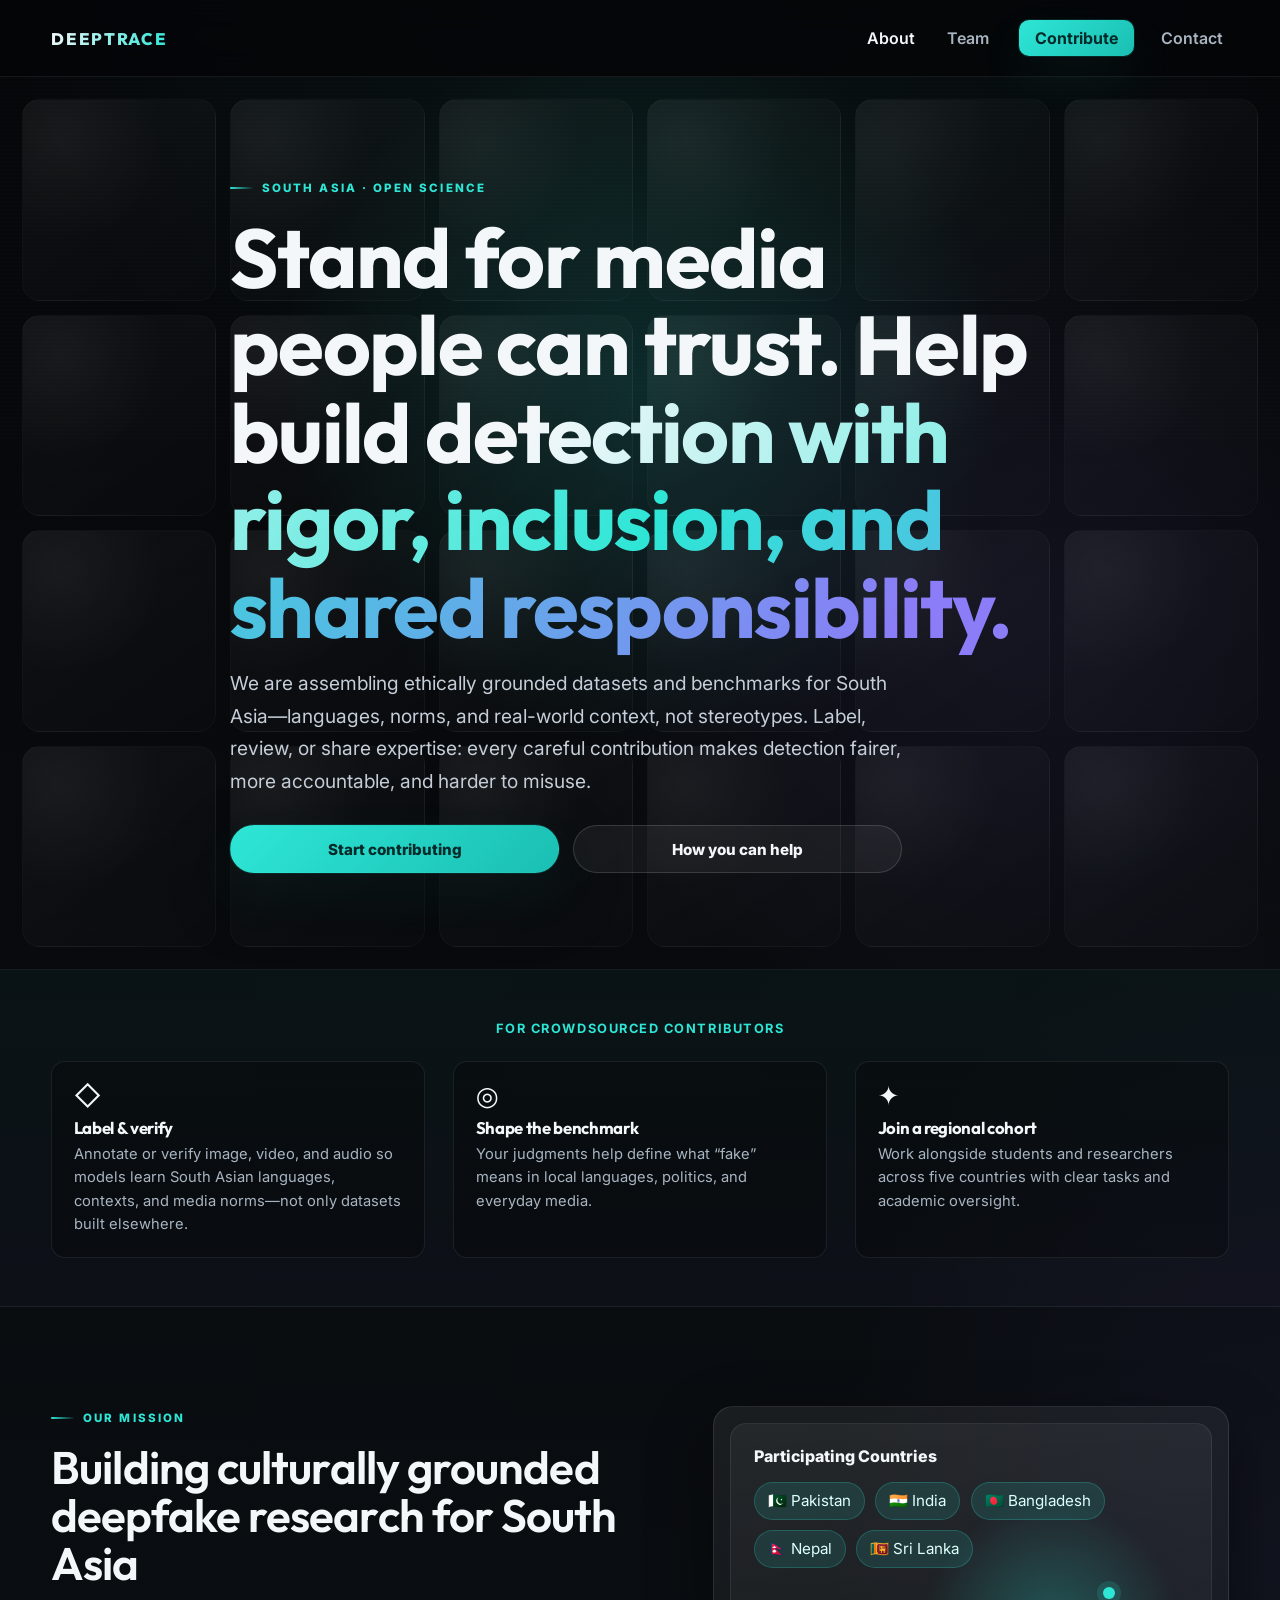
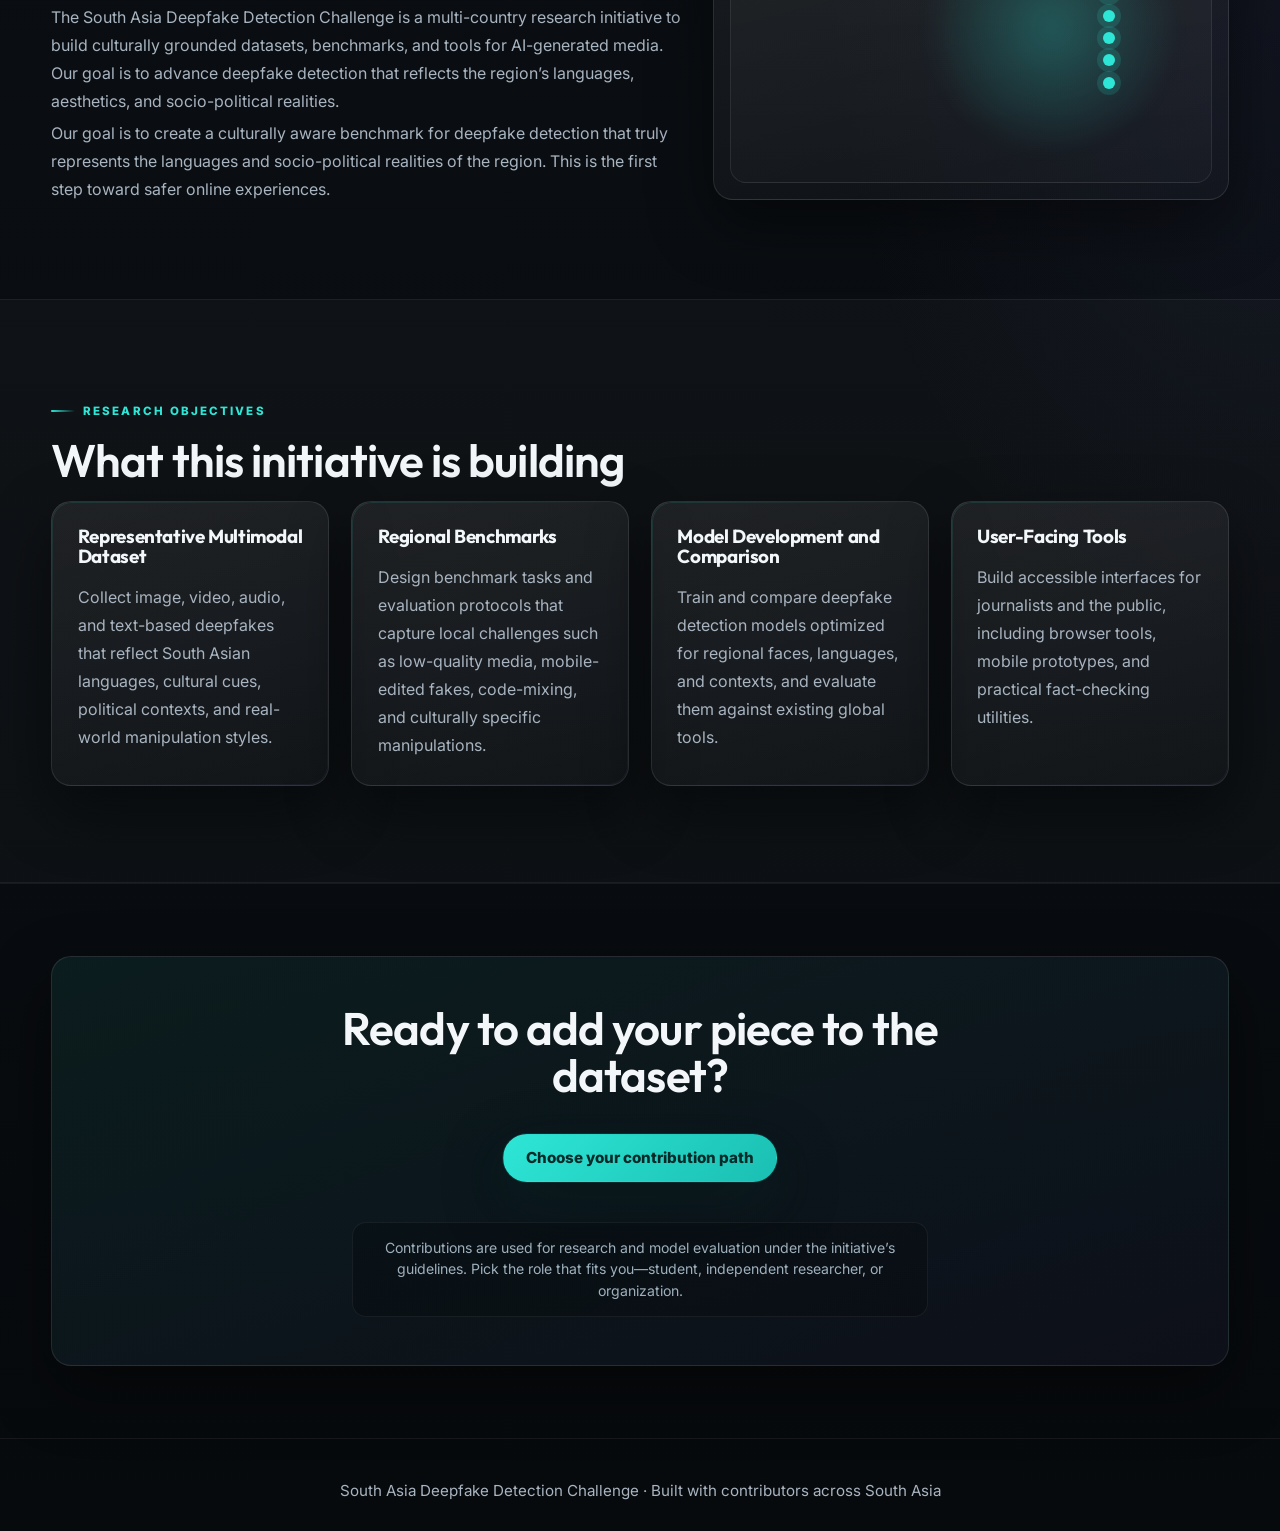
==== commit 7b63d6aa: "Revise content in index.html and join.html for clarity and cultural relevance. Updated messaging to " ====
--- a/index.html
+++ b/index.html
@@ -33,8 +33,8 @@
       </div>
       <div class="container hero-content">
         <p class="eyebrow">South Asia · Open science</p>
-        <h1>Help detect deepfakes that <span class="gradient-accent">look like your community</span></h1>
-        <p class="lead">We are building the region’s most culturally grounded deepfake dataset and benchmarks. Whether you label samples, review media, or share expertise, your contribution directly trains fairer detection for South Asia.</p>
+        <h1>Stand for media people can trust. <span class="gradient-accent">Help build detection with rigor, inclusion, and shared responsibility.</span></h1>
+        <p class="lead">We are assembling ethically grounded datasets and benchmarks for South Asia—languages, norms, and real-world context, not stereotypes. Label, review, or share expertise: every careful contribution makes detection fairer, more accountable, and harder to misuse.</p>
         <div class="btn-row">
           <a class="btn btn-primary" href="join.html">Start contributing</a>
           <a class="btn btn-secondary" href="#how-contribute">How you can help</a>
@@ -49,7 +49,7 @@
           <div class="strip-item">
             <span class="strip-item-icon" aria-hidden="true">◇</span>
             <h3>Label &amp; verify</h3>
-            <p>Annotate or verify image, video, and audio samples so models learn real regional cues—not only Western benchmarks.</p>
+            <p>Annotate or verify image, video, and audio so models learn South Asian languages, contexts, and media norms—not only datasets built elsewhere.</p>
           </div>
           <div class="strip-item">
             <span class="strip-item-icon" aria-hidden="true">◎</span>
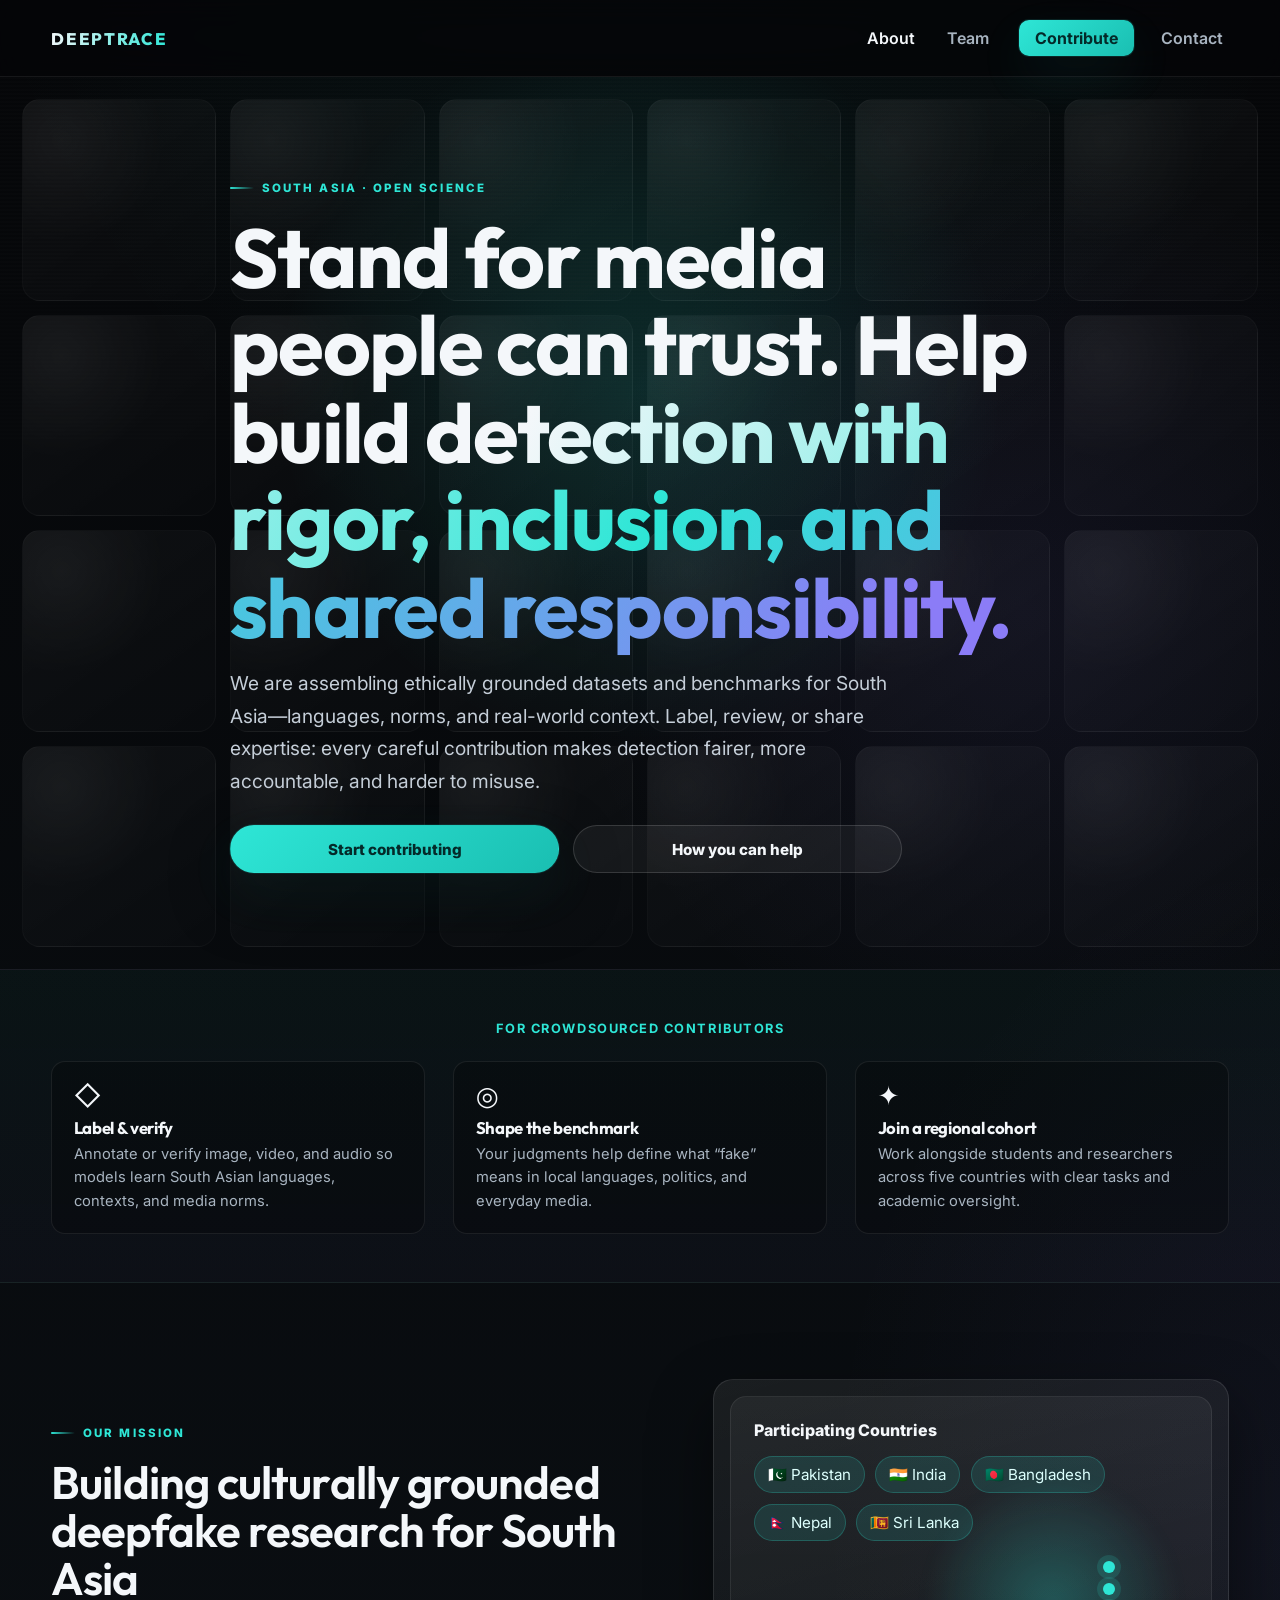
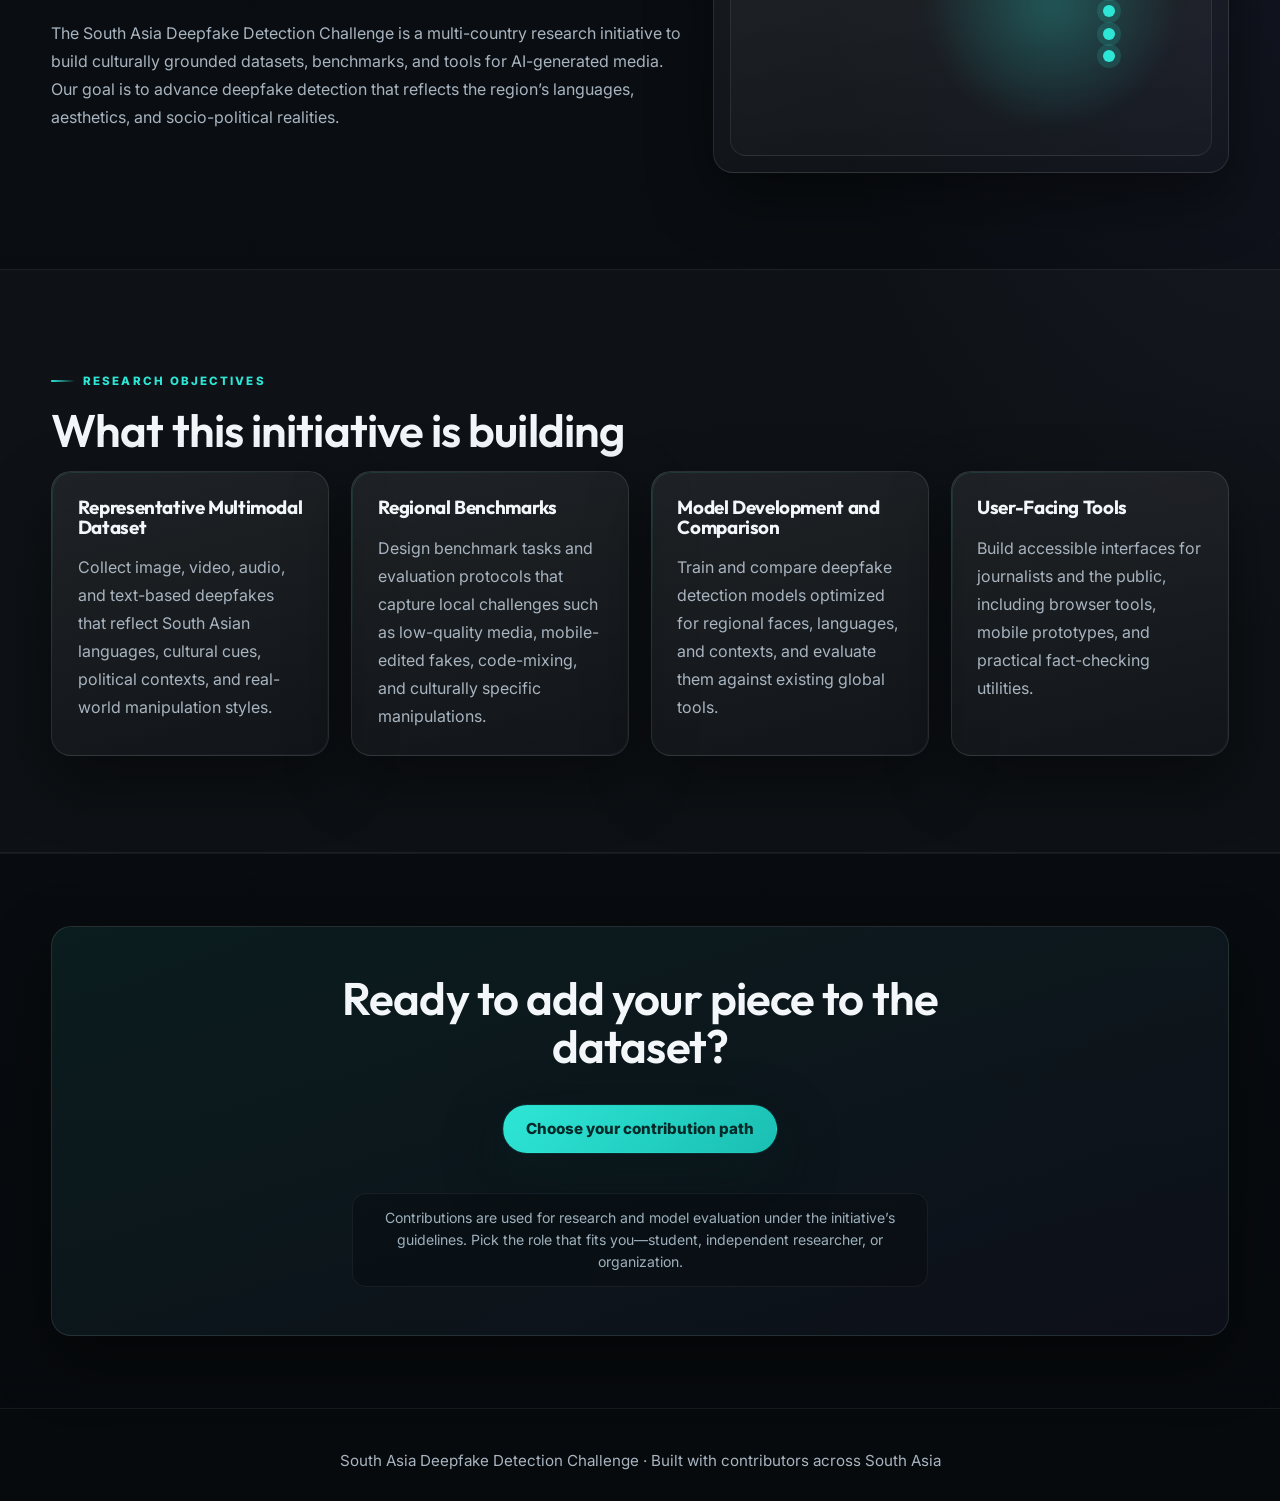
==== commit c9f0f819: "deepfake website goes live" ====
--- a/index.html
+++ b/index.html
@@ -34,7 +34,7 @@
       <div class="container hero-content">
         <p class="eyebrow">South Asia · Open science</p>
         <h1>Stand for media people can trust. <span class="gradient-accent">Help build detection with rigor, inclusion, and shared responsibility.</span></h1>
-        <p class="lead">We are assembling ethically grounded datasets and benchmarks for South Asia—languages, norms, and real-world context, not stereotypes. Label, review, or share expertise: every careful contribution makes detection fairer, more accountable, and harder to misuse.</p>
+        <p class="lead">We are assembling ethically grounded datasets and benchmarks for South Asia—languages, norms, and real-world context. Label, review, or share expertise: every careful contribution makes detection fairer, more accountable, and harder to misuse.</p>
         <div class="btn-row">
           <a class="btn btn-primary" href="join.html">Start contributing</a>
           <a class="btn btn-secondary" href="#how-contribute">How you can help</a>
@@ -49,7 +49,7 @@
           <div class="strip-item">
             <span class="strip-item-icon" aria-hidden="true">◇</span>
             <h3>Label &amp; verify</h3>
-            <p>Annotate or verify image, video, and audio so models learn South Asian languages, contexts, and media norms—not only datasets built elsewhere.</p>
+            <p>Annotate or verify image, video, and audio so models learn South Asian languages, contexts, and media norms.</p>
           </div>
           <div class="strip-item">
             <span class="strip-item-icon" aria-hidden="true">◎</span>
@@ -71,7 +71,7 @@
           <p class="eyebrow">Our Mission</p>
           <h2>Building culturally grounded deepfake research for South Asia</h2>
           <p>The South Asia Deepfake Detection Challenge is a multi-country research initiative to build culturally grounded datasets, benchmarks, and tools for AI-generated media. Our goal is to advance deepfake detection that reflects the region’s languages, aesthetics, and socio-political realities.</p>
-          <p>Our goal is to create a culturally aware benchmark for deepfake detection that truly represents the languages and socio-political realities of the region. This is the first step toward safer online experiences.</p>
+          <p></p>
         </div>
         <div class="map-card">
           <div class="map-placeholder">
--- a/style.css
+++ b/style.css
@@ -782,6 +782,41 @@
   margin-top: var(--space-lg);
 }
 
+.ready-workspace {
+  border-block: 1px solid rgba(255, 255, 255, 0.07);
+  background: linear-gradient(180deg, rgba(46, 230, 214, 0.06), rgba(139, 124, 247, 0.04));
+}
+
+.ready-workspace-inner {
+  max-width: 38rem;
+  margin: 0 auto;
+  text-align: center;
+}
+
+.ready-workspace-inner h2 {
+  margin-bottom: var(--space-sm);
+}
+
+.ready-workspace-lead {
+  margin: 0 auto var(--space-lg);
+  max-width: 34rem;
+  font-size: 1.05rem;
+  line-height: 1.65;
+  color: #b8c5cf;
+}
+
+.btn-workspace {
+  min-width: min(100%, 16rem);
+}
+
+.ready-workspace-hint {
+  margin: var(--space-md) auto 0;
+  max-width: 28rem;
+  font-size: 0.88rem;
+  line-height: 1.55;
+  color: var(--muted);
+}
+
 .cta-box.cta-box--contributors {
   background: linear-gradient(165deg, rgba(46, 230, 214, 0.08) 0%, rgba(15, 20, 25, 0.9) 45%, rgba(139, 124, 247, 0.06) 100%);
   border: 1px solid rgba(46, 230, 214, 0.18);
